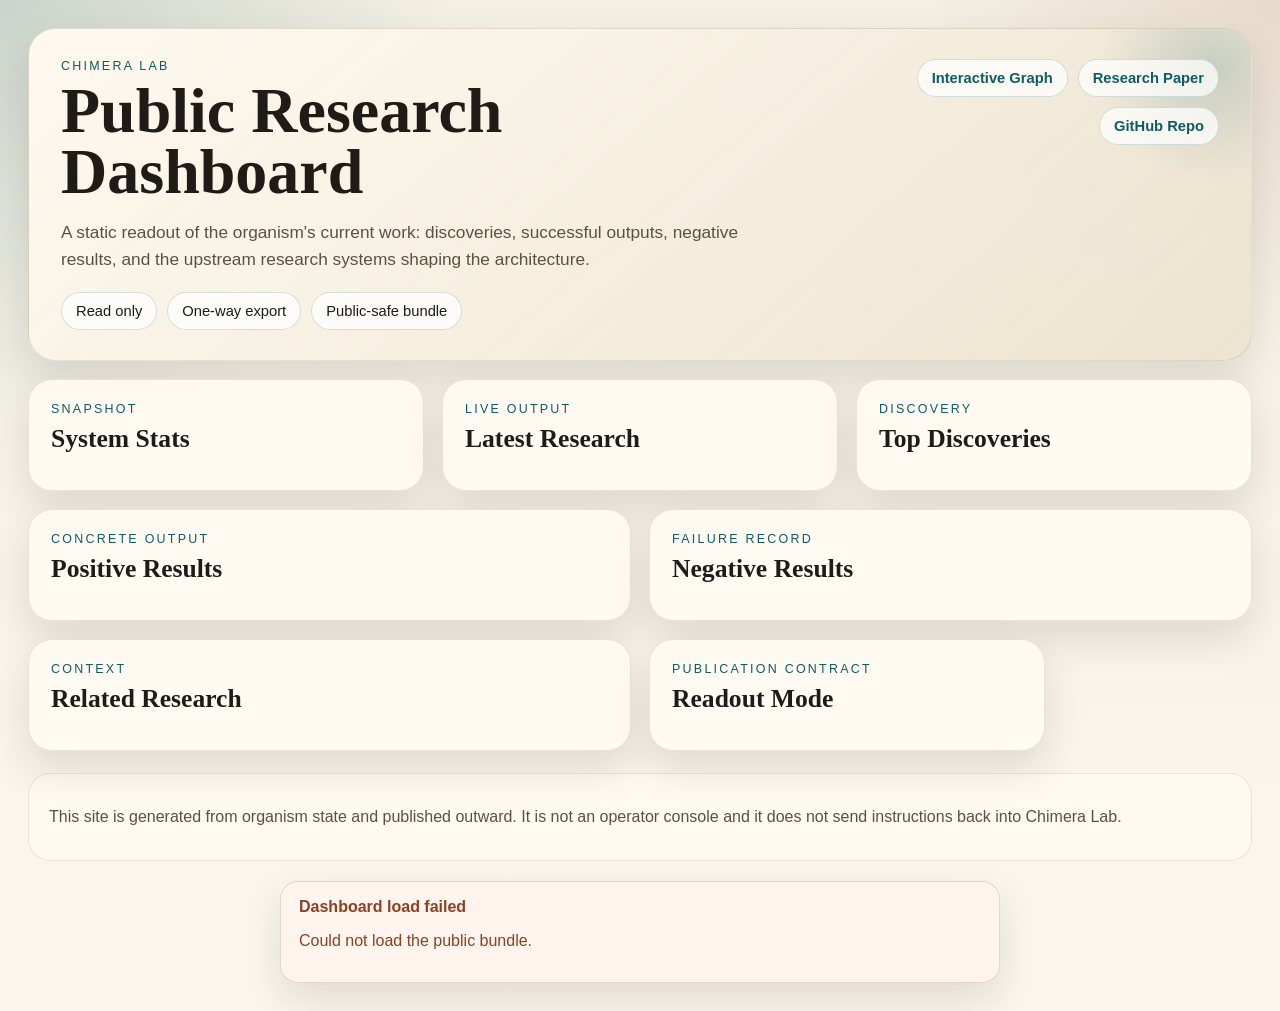
==== docs/index.html @ 99dd555f "feat: bootstrap chimera lab organism" ====
<!doctype html>
<html lang="en">
  <head>
    <meta charset="utf-8" />
    <meta name="viewport" content="width=device-width, initial-scale=1" />
    <title>Chimera Lab Research Dashboard</title>
    <meta
      name="description"
      content="A one-way public dashboard for Chimera Lab's latest discoveries, concrete outputs, and negative results."
    />
    <link rel="stylesheet" href="./style.css" />
  </head>
  <body>
    <main class="public-shell">
      <header class="public-hero">
        <div class="hero-copy">
          <p class="eyebrow">Chimera Lab</p>
          <h1>Public Research Dashboard</h1>
          <p class="lede">
            A static readout of the organism's current work: discoveries, successful outputs, negative results,
            and the upstream research systems shaping the architecture.
          </p>
          <div class="hero-pills">
            <span class="pill">Read only</span>
            <span class="pill">One-way export</span>
            <span class="pill">Public-safe bundle</span>
          </div>
        </div>
        <nav class="nav-links">
          <a href="./graph.html">Interactive Graph</a>
          <a href="./papers/chimera-lab-research-synthesis.html">Research Paper</a>
          <a href="https://github.com/gauravshajepal-hash/Organism" target="_blank" rel="noreferrer">GitHub Repo</a>
        </nav>
      </header>

      <section class="public-grid">
        <article class="public-card">
          <p class="card-kicker">Snapshot</p>
          <h2>System Stats</h2>
          <div id="statsGrid" class="stat-grid"></div>
        </article>

        <article class="public-card">
          <p class="card-kicker">Live Output</p>
          <h2>Latest Research</h2>
          <div id="latestResearch" class="public-list"></div>
        </article>

        <article class="public-card">
          <p class="card-kicker">Discovery</p>
          <h2>Top Discoveries</h2>
          <div id="discoveries" class="public-list"></div>
        </article>
      </section>

      <section class="public-grid">
        <article class="public-card wide">
          <p class="card-kicker">Concrete Output</p>
          <h2>Positive Results</h2>
          <div id="positiveResults" class="public-list"></div>
        </article>

        <article class="public-card wide">
          <p class="card-kicker">Failure Record</p>
          <h2>Negative Results</h2>
          <div id="negativeResults" class="public-list"></div>
        </article>
      </section>

      <section class="public-grid">
        <article class="public-card wide">
          <p class="card-kicker">Context</p>
          <h2>Related Research</h2>
          <div id="relatedWork" class="public-list"></div>
        </article>

        <article class="public-card">
          <p class="card-kicker">Publication Contract</p>
          <h2>Readout Mode</h2>
          <div id="publicationMode" class="public-list"></div>
        </article>
      </section>

      <footer class="public-footer">
        <p>
          This site is generated from organism state and published outward. It is not an operator console and it does
          not send instructions back into Chimera Lab.
        </p>
      </footer>
    </main>
    <script src="./dashboard.js" defer></script>
  </body>
</html>
---- docs/style.css ----
:root {
  --bg: #f4efe3;
  --bg-deep: #e7dcc7;
  --surface: rgba(255, 251, 243, 0.9);
  --surface-strong: rgba(255, 248, 236, 0.98);
  --ink: #1f1b17;
  --ink-soft: #5b5143;
  --accent: #0f5c63;
  --accent-soft: #89b8b3;
  --warn: #8a4122;
  --shadow: 0 18px 40px rgba(31, 27, 23, 0.12);
  --border: rgba(31, 27, 23, 0.1);
  --font-sans: "Aptos", "Segoe UI Variable", "Segoe UI", sans-serif;
  --font-serif: "Iowan Old Style", "Palatino Linotype", "Book Antiqua", Georgia, serif;
}

* {
  box-sizing: border-box;
}

html,
body {
  margin: 0;
  min-height: 100%;
  background:
    radial-gradient(circle at top left, rgba(15, 92, 99, 0.18), transparent 28%),
    radial-gradient(circle at top right, rgba(138, 65, 34, 0.12), transparent 22%),
    linear-gradient(180deg, var(--bg) 0%, #fbf7ee 100%);
  color: var(--ink);
  font-family: var(--font-sans);
}

body {
  padding: 28px;
}

a {
  color: var(--accent);
  text-decoration: none;
}

a:hover {
  text-decoration: underline;
}

.public-shell {
  width: min(1380px, 100%);
  margin: 0 auto;
}

.public-hero {
  display: grid;
  grid-template-columns: minmax(0, 1fr) auto;
  gap: 24px;
  align-items: start;
  background: linear-gradient(140deg, rgba(255, 250, 240, 0.98), rgba(235, 225, 205, 0.9));
  border: 1px solid var(--border);
  border-radius: 28px;
  padding: 30px 32px;
  box-shadow: var(--shadow);
  position: relative;
  overflow: hidden;
}

.public-hero::after {
  content: "";
  position: absolute;
  right: -80px;
  top: -80px;
  width: 240px;
  height: 240px;
  border-radius: 999px;
  background: radial-gradient(circle, rgba(15, 92, 99, 0.18), transparent 66%);
  pointer-events: none;
}

.hero-copy {
  position: relative;
  z-index: 1;
}

.eyebrow,
.card-kicker {
  margin: 0 0 8px;
  text-transform: uppercase;
  letter-spacing: 0.18em;
  font-size: 0.78rem;
  color: var(--accent);
}

.public-hero h1,
.public-card h2,
.paper-shell h1,
.paper-shell h2 {
  font-family: var(--font-serif);
}

.public-hero h1 {
  margin: 0;
  font-size: clamp(2.5rem, 5vw, 4.5rem);
  line-height: 0.95;
}

.lede {
  max-width: 60rem;
  margin: 16px 0 0;
  font-size: 1.08rem;
  line-height: 1.6;
  color: var(--ink-soft);
}

.hero-pills,
.nav-links {
  display: flex;
  flex-wrap: wrap;
  gap: 10px;
}

.hero-pills {
  margin-top: 18px;
}

.pill,
.nav-links a {
  display: inline-flex;
  align-items: center;
  gap: 8px;
  padding: 10px 14px;
  border-radius: 999px;
  border: 1px solid rgba(15, 92, 99, 0.18);
  background: rgba(255, 255, 255, 0.72);
  color: var(--ink);
  font-size: 0.92rem;
}

.nav-links {
  justify-content: flex-end;
  max-width: 26rem;
  position: relative;
  z-index: 1;
}

.nav-links a {
  color: var(--accent);
  font-weight: 600;
}

.public-grid {
  display: grid;
  grid-template-columns: repeat(12, minmax(0, 1fr));
  gap: 18px;
  margin-top: 18px;
}

.public-card {
  grid-column: span 4;
  background: var(--surface);
  border: 1px solid var(--border);
  border-radius: 24px;
  padding: 22px;
  box-shadow: var(--shadow);
  backdrop-filter: blur(10px);
}

.public-card.wide {
  grid-column: span 6;
}

.public-card h2 {
  margin: 0 0 14px;
  font-size: 1.6rem;
}

.stat-grid {
  display: grid;
  grid-template-columns: repeat(2, minmax(0, 1fr));
  gap: 12px;
}

.stat-card {
  display: flex;
  flex-direction: column;
  gap: 4px;
  padding: 14px;
  border-radius: 18px;
  background: var(--surface-strong);
  border: 1px solid rgba(15, 92, 99, 0.12);
}

.stat-card strong {
  font-size: 1.65rem;
  font-family: var(--font-serif);
}

.stat-card span,
.public-meta,
.public-item small {
  color: var(--ink-soft);
}

.public-list {
  display: grid;
  gap: 12px;
}

.public-item {
  display: grid;
  gap: 6px;
  padding: 14px 16px;
  border-radius: 18px;
  background: var(--surface-strong);
  border: 1px solid rgba(31, 27, 23, 0.08);
}

.public-item strong {
  font-size: 1rem;
}

.public-item p,
.public-item a,
.public-item small,
.paper-shell p,
.paper-shell li {
  line-height: 1.55;
}

.public-item p,
.paper-shell p,
.paper-shell li {
  margin: 0;
}

.public-empty {
  border-style: dashed;
}

.public-footer {
  margin: 22px 0 4px;
  padding: 18px 20px;
  border-radius: 22px;
  border: 1px solid var(--border);
  background: rgba(255, 251, 243, 0.78);
  color: var(--ink-soft);
}

.graph-layout {
  display: grid;
  grid-template-columns: minmax(0, 1.5fr) minmax(300px, 0.7fr);
  gap: 18px;
  margin-top: 18px;
}

.graph-shell .public-card.wide {
  grid-column: auto;
}

.graph-header {
  display: flex;
  justify-content: space-between;
  gap: 16px;
  align-items: start;
  margin-bottom: 12px;
}

.graph-legend {
  display: flex;
  flex-wrap: wrap;
  gap: 8px;
  justify-content: flex-end;
}

.legend-chip {
  display: inline-flex;
  align-items: center;
  gap: 8px;
  padding: 8px 10px;
  border-radius: 999px;
  background: rgba(255, 255, 255, 0.72);
  border: 1px solid rgba(31, 27, 23, 0.08);
  font-size: 0.85rem;
}

.legend-swatch {
  width: 12px;
  height: 12px;
  border-radius: 999px;
}

.graph-canvas {
  width: 100%;
  min-height: 72vh;
  border-radius: 18px;
  background:
    linear-gradient(180deg, rgba(255, 253, 249, 0.95), rgba(245, 236, 218, 0.9)),
    radial-gradient(circle at center, rgba(15, 92, 99, 0.08), transparent 48%);
  border: 1px solid rgba(31, 27, 23, 0.08);
}

.graph-edge {
  stroke: rgba(31, 27, 23, 0.18);
  stroke-width: 1.2;
}

.graph-edge.is-dimmed {
  opacity: 0.15;
}

.graph-node {
  cursor: pointer;
}

.graph-node circle,
.graph-node rect {
  stroke: rgba(31, 27, 23, 0.14);
  stroke-width: 1.2;
}

.graph-node text {
  font-family: var(--font-sans);
  font-size: 11px;
  fill: var(--ink);
  pointer-events: none;
}

.graph-node.is-dimmed {
  opacity: 0.2;
}

.graph-node.is-active circle,
.graph-node.is-active rect {
  stroke: var(--warn);
  stroke-width: 2.4;
}

.detail-card {
  height: fit-content;
  position: sticky;
  top: 22px;
}

.paper-shell {
  max-width: 960px;
}

.paper-shell h1 {
  margin-top: 0;
  font-size: clamp(2.4rem, 4vw, 3.6rem);
}

.paper-shell h2 {
  margin-top: 30px;
  margin-bottom: 12px;
  font-size: 1.85rem;
}

.paper-shell ul {
  padding-left: 20px;
}

.public-error {
  width: min(720px, calc(100vw - 56px));
  margin: 20px auto 0;
  padding: 16px 18px;
  border-radius: 18px;
  background: #fff4ee;
  color: var(--warn);
  border: 1px solid rgba(138, 65, 34, 0.18);
  box-shadow: var(--shadow);
}

@media (max-width: 1120px) {
  .public-hero,
  .graph-layout {
    grid-template-columns: 1fr;
  }

  .nav-links {
    justify-content: flex-start;
  }

  .public-card,
  .public-card.wide {
    grid-column: span 12;
  }
}

@media (max-width: 720px) {
  body {
    padding: 14px;
  }

  .public-hero,
  .public-card,
  .public-footer {
    padding: 18px;
    border-radius: 20px;
  }

  .stat-grid {
    grid-template-columns: 1fr;
  }
}
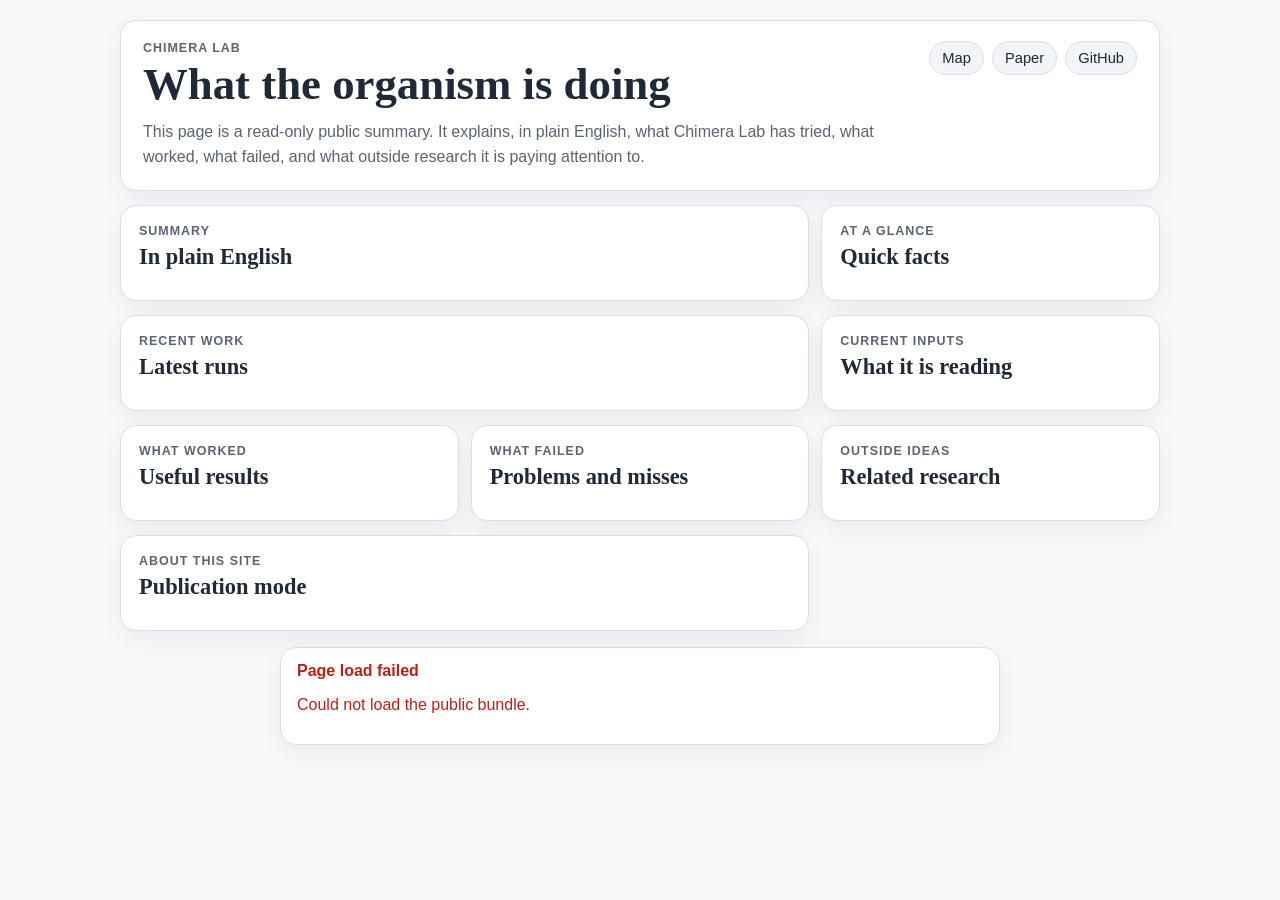
==== commit 0d757b72: "Simplify public pages UI" ====
--- a/docs/index.html
+++ b/docs/index.html
@@ -3,90 +3,86 @@
   <head>
     <meta charset="utf-8" />
     <meta name="viewport" content="width=device-width, initial-scale=1" />
-    <title>Chimera Lab Research Dashboard</title>
+    <title>Chimera Lab</title>
     <meta
       name="description"
-      content="A one-way public dashboard for Chimera Lab's latest discoveries, concrete outputs, and negative results."
+      content="A simple public readout of what Chimera Lab is doing, what worked, what failed, and what it is reading."
     />
     <link rel="stylesheet" href="./style.css" />
   </head>
   <body>
     <main class="public-shell">
-      <header class="public-hero">
+      <header class="public-hero compact-hero">
         <div class="hero-copy">
           <p class="eyebrow">Chimera Lab</p>
-          <h1>Public Research Dashboard</h1>
+          <h1>What the organism is doing</h1>
           <p class="lede">
-            A static readout of the organism's current work: discoveries, successful outputs, negative results,
-            and the upstream research systems shaping the architecture.
+            This page is a read-only public summary. It explains, in plain English, what Chimera Lab has tried,
+            what worked, what failed, and what outside research it is paying attention to.
           </p>
-          <div class="hero-pills">
-            <span class="pill">Read only</span>
-            <span class="pill">One-way export</span>
-            <span class="pill">Public-safe bundle</span>
-          </div>
         </div>
         <nav class="nav-links">
-          <a href="./graph.html">Interactive Graph</a>
-          <a href="./papers/chimera-lab-research-synthesis.html">Research Paper</a>
-          <a href="https://github.com/gauravshajepal-hash/Organism" target="_blank" rel="noreferrer">GitHub Repo</a>
+          <a href="./graph.html">Map</a>
+          <a href="./papers/chimera-lab-research-synthesis.html">Paper</a>
+          <a href="https://github.com/gauravshajepal-hash/Organism" target="_blank" rel="noreferrer">GitHub</a>
         </nav>
       </header>
 
-      <section class="public-grid">
-        <article class="public-card">
-          <p class="card-kicker">Snapshot</p>
-          <h2>System Stats</h2>
-          <div id="statsGrid" class="stat-grid"></div>
+      <section class="public-grid compact-grid">
+        <article class="public-card wide">
+          <p class="card-kicker">Summary</p>
+          <h2>In plain English</h2>
+          <div id="plainEnglishSummary" class="public-list"></div>
         </article>
 
         <article class="public-card">
-          <p class="card-kicker">Live Output</p>
-          <h2>Latest Research</h2>
+          <p class="card-kicker">At a glance</p>
+          <h2>Quick facts</h2>
+          <div id="statsGrid" class="stat-grid"></div>
+        </article>
+      </section>
+
+      <section class="public-grid compact-grid">
+        <article class="public-card wide">
+          <p class="card-kicker">Recent work</p>
+          <h2>Latest runs</h2>
           <div id="latestResearch" class="public-list"></div>
         </article>
 
         <article class="public-card">
-          <p class="card-kicker">Discovery</p>
-          <h2>Top Discoveries</h2>
+          <p class="card-kicker">Current inputs</p>
+          <h2>What it is reading</h2>
           <div id="discoveries" class="public-list"></div>
         </article>
       </section>
 
-      <section class="public-grid">
-        <article class="public-card wide">
-          <p class="card-kicker">Concrete Output</p>
-          <h2>Positive Results</h2>
+      <section class="public-grid compact-grid">
+        <article class="public-card">
+          <p class="card-kicker">What worked</p>
+          <h2>Useful results</h2>
           <div id="positiveResults" class="public-list"></div>
         </article>
 
-        <article class="public-card wide">
-          <p class="card-kicker">Failure Record</p>
-          <h2>Negative Results</h2>
+        <article class="public-card">
+          <p class="card-kicker">What failed</p>
+          <h2>Problems and misses</h2>
           <div id="negativeResults" class="public-list"></div>
+        </article>
+
+        <article class="public-card">
+          <p class="card-kicker">Outside ideas</p>
+          <h2>Related research</h2>
+          <div id="relatedWork" class="public-list"></div>
         </article>
       </section>
 
-      <section class="public-grid">
+      <section class="public-grid compact-grid">
         <article class="public-card wide">
-          <p class="card-kicker">Context</p>
-          <h2>Related Research</h2>
-          <div id="relatedWork" class="public-list"></div>
-        </article>
-
-        <article class="public-card">
-          <p class="card-kicker">Publication Contract</p>
-          <h2>Readout Mode</h2>
+          <p class="card-kicker">About this site</p>
+          <h2>Publication mode</h2>
           <div id="publicationMode" class="public-list"></div>
         </article>
       </section>
-
-      <footer class="public-footer">
-        <p>
-          This site is generated from organism state and published outward. It is not an operator console and it does
-          not send instructions back into Chimera Lab.
-        </p>
-      </footer>
     </main>
     <script src="./dashboard.js" defer></script>
   </body>
--- a/docs/style.css
+++ b/docs/style.css
@@ -1,17 +1,15 @@
 :root {
-  --bg: #f4efe3;
-  --bg-deep: #e7dcc7;
-  --surface: rgba(255, 251, 243, 0.9);
-  --surface-strong: rgba(255, 248, 236, 0.98);
-  --ink: #1f1b17;
-  --ink-soft: #5b5143;
-  --accent: #0f5c63;
-  --accent-soft: #89b8b3;
-  --warn: #8a4122;
-  --shadow: 0 18px 40px rgba(31, 27, 23, 0.12);
-  --border: rgba(31, 27, 23, 0.1);
-  --font-sans: "Aptos", "Segoe UI Variable", "Segoe UI", sans-serif;
-  --font-serif: "Iowan Old Style", "Palatino Linotype", "Book Antiqua", Georgia, serif;
+  --bg: #f7f8fa;
+  --surface: #ffffff;
+  --surface-muted: #f2f4f7;
+  --border: #d9dee7;
+  --ink: #1f2937;
+  --ink-soft: #5b6472;
+  --link: #155eef;
+  --danger: #b42318;
+  --shadow: 0 8px 24px rgba(15, 23, 42, 0.06);
+  --font-sans: "Aptos", "Segoe UI", sans-serif;
+  --font-serif: Georgia, "Times New Roman", serif;
 }
 
 * {
@@ -22,20 +20,17 @@
 body {
   margin: 0;
   min-height: 100%;
-  background:
-    radial-gradient(circle at top left, rgba(15, 92, 99, 0.18), transparent 28%),
-    radial-gradient(circle at top right, rgba(138, 65, 34, 0.12), transparent 22%),
-    linear-gradient(180deg, var(--bg) 0%, #fbf7ee 100%);
+  background: var(--bg);
   color: var(--ink);
   font-family: var(--font-sans);
 }
 
 body {
-  padding: 28px;
+  padding: 20px;
 }
 
 a {
-  color: var(--accent);
+  color: var(--link);
   text-decoration: none;
 }
 
@@ -44,151 +39,122 @@
 }
 
 .public-shell {
-  width: min(1380px, 100%);
+  width: min(1040px, 100%);
   margin: 0 auto;
 }
 
+.public-hero,
+.public-card,
+.public-footer,
+.public-error {
+  background: var(--surface);
+  border: 1px solid var(--border);
+  border-radius: 16px;
+  box-shadow: var(--shadow);
+}
+
 .public-hero {
   display: grid;
   grid-template-columns: minmax(0, 1fr) auto;
-  gap: 24px;
-  align-items: start;
-  background: linear-gradient(140deg, rgba(255, 250, 240, 0.98), rgba(235, 225, 205, 0.9));
-  border: 1px solid var(--border);
-  border-radius: 28px;
-  padding: 30px 32px;
-  box-shadow: var(--shadow);
-  position: relative;
-  overflow: hidden;
-}
-
-.public-hero::after {
-  content: "";
-  position: absolute;
-  right: -80px;
-  top: -80px;
-  width: 240px;
-  height: 240px;
-  border-radius: 999px;
-  background: radial-gradient(circle, rgba(15, 92, 99, 0.18), transparent 66%);
-  pointer-events: none;
-}
-
-.hero-copy {
-  position: relative;
-  z-index: 1;
-}
-
-.eyebrow,
-.card-kicker {
-  margin: 0 0 8px;
-  text-transform: uppercase;
-  letter-spacing: 0.18em;
-  font-size: 0.78rem;
-  color: var(--accent);
-}
-
-.public-hero h1,
+  gap: 16px;
+  padding: 20px 22px;
+}
+
+.compact-hero h1,
 .public-card h2,
 .paper-shell h1,
 .paper-shell h2 {
   font-family: var(--font-serif);
 }
 
+.eyebrow,
+.card-kicker {
+  margin: 0 0 6px;
+  font-size: 0.78rem;
+  font-weight: 700;
+  letter-spacing: 0.08em;
+  text-transform: uppercase;
+  color: var(--ink-soft);
+}
+
 .public-hero h1 {
   margin: 0;
-  font-size: clamp(2.5rem, 5vw, 4.5rem);
-  line-height: 0.95;
+  font-size: clamp(2rem, 4vw, 2.8rem);
+  line-height: 1.05;
 }
 
 .lede {
-  max-width: 60rem;
-  margin: 16px 0 0;
-  font-size: 1.08rem;
-  line-height: 1.6;
+  margin: 12px 0 0;
+  max-width: 50rem;
   color: var(--ink-soft);
-}
-
-.hero-pills,
+  line-height: 1.55;
+}
+
 .nav-links {
   display: flex;
   flex-wrap: wrap;
-  gap: 10px;
-}
-
-.hero-pills {
-  margin-top: 18px;
-}
-
-.pill,
+  gap: 8px;
+  align-content: start;
+  justify-content: flex-end;
+}
+
 .nav-links a {
   display: inline-flex;
   align-items: center;
-  gap: 8px;
-  padding: 10px 14px;
+  padding: 8px 12px;
+  border: 1px solid var(--border);
   border-radius: 999px;
-  border: 1px solid rgba(15, 92, 99, 0.18);
-  background: rgba(255, 255, 255, 0.72);
+  background: var(--surface-muted);
   color: var(--ink);
   font-size: 0.92rem;
 }
 
-.nav-links {
-  justify-content: flex-end;
-  max-width: 26rem;
-  position: relative;
-  z-index: 1;
-}
-
-.nav-links a {
-  color: var(--accent);
-  font-weight: 600;
-}
-
 .public-grid {
   display: grid;
   grid-template-columns: repeat(12, minmax(0, 1fr));
-  gap: 18px;
-  margin-top: 18px;
+  gap: 14px;
+  margin-top: 14px;
+}
+
+.compact-grid {
+  gap: 12px;
 }
 
 .public-card {
   grid-column: span 4;
-  background: var(--surface);
-  border: 1px solid var(--border);
-  border-radius: 24px;
-  padding: 22px;
-  box-shadow: var(--shadow);
-  backdrop-filter: blur(10px);
+  padding: 18px;
 }
 
 .public-card.wide {
-  grid-column: span 6;
+  grid-column: span 8;
 }
 
 .public-card h2 {
-  margin: 0 0 14px;
-  font-size: 1.6rem;
+  margin: 0 0 12px;
+  font-size: 1.4rem;
 }
 
 .stat-grid {
   display: grid;
   grid-template-columns: repeat(2, minmax(0, 1fr));
-  gap: 12px;
+  gap: 10px;
+}
+
+.stat-card,
+.public-item {
+  border: 1px solid var(--border);
+  border-radius: 12px;
+  background: var(--surface-muted);
 }
 
 .stat-card {
-  display: flex;
-  flex-direction: column;
+  padding: 12px;
+  display: grid;
   gap: 4px;
-  padding: 14px;
-  border-radius: 18px;
-  background: var(--surface-strong);
-  border: 1px solid rgba(15, 92, 99, 0.12);
 }
 
 .stat-card strong {
-  font-size: 1.65rem;
+  font-size: 1.5rem;
   font-family: var(--font-serif);
 }
 
@@ -200,16 +166,13 @@
 
 .public-list {
   display: grid;
-  gap: 12px;
+  gap: 10px;
 }
 
 .public-item {
+  padding: 12px 14px;
   display: grid;
   gap: 6px;
-  padding: 14px 16px;
-  border-radius: 18px;
-  background: var(--surface-strong);
-  border: 1px solid rgba(31, 27, 23, 0.08);
 }
 
 .public-item strong {
@@ -221,13 +184,8 @@
 .public-item small,
 .paper-shell p,
 .paper-shell li {
-  line-height: 1.55;
-}
-
-.public-item p,
-.paper-shell p,
-.paper-shell li {
   margin: 0;
+  line-height: 1.5;
 }
 
 .public-empty {
@@ -235,74 +193,66 @@
 }
 
 .public-footer {
-  margin: 22px 0 4px;
-  padding: 18px 20px;
-  border-radius: 22px;
-  border: 1px solid var(--border);
-  background: rgba(255, 251, 243, 0.78);
+  margin-top: 14px;
+  padding: 16px 18px;
   color: var(--ink-soft);
 }
 
 .graph-layout {
   display: grid;
-  grid-template-columns: minmax(0, 1.5fr) minmax(300px, 0.7fr);
-  gap: 18px;
-  margin-top: 18px;
-}
-
-.graph-shell .public-card.wide {
-  grid-column: auto;
+  grid-template-columns: minmax(0, 1.3fr) minmax(280px, 0.7fr);
+  gap: 14px;
+  margin-top: 14px;
 }
 
 .graph-header {
   display: flex;
   justify-content: space-between;
-  gap: 16px;
+  gap: 12px;
   align-items: start;
-  margin-bottom: 12px;
+  margin-bottom: 10px;
 }
 
 .graph-legend {
   display: flex;
   flex-wrap: wrap;
-  gap: 8px;
+  gap: 6px;
   justify-content: flex-end;
 }
 
 .legend-chip {
   display: inline-flex;
   align-items: center;
-  gap: 8px;
-  padding: 8px 10px;
+  gap: 6px;
+  padding: 6px 10px;
   border-radius: 999px;
-  background: rgba(255, 255, 255, 0.72);
-  border: 1px solid rgba(31, 27, 23, 0.08);
-  font-size: 0.85rem;
+  background: var(--surface-muted);
+  border: 1px solid var(--border);
+  font-size: 0.84rem;
 }
 
 .legend-swatch {
-  width: 12px;
-  height: 12px;
+  width: 10px;
+  height: 10px;
   border-radius: 999px;
 }
 
 .graph-canvas {
   width: 100%;
-  min-height: 72vh;
-  border-radius: 18px;
-  background:
-    linear-gradient(180deg, rgba(255, 253, 249, 0.95), rgba(245, 236, 218, 0.9)),
-    radial-gradient(circle at center, rgba(15, 92, 99, 0.08), transparent 48%);
-  border: 1px solid rgba(31, 27, 23, 0.08);
+  min-height: 70vh;
+  border-radius: 12px;
+  background: #fbfcfe;
+  border: 1px solid var(--border);
 }
 
 .graph-edge {
-  stroke: rgba(31, 27, 23, 0.18);
+  stroke: #c2c8d0;
   stroke-width: 1.2;
 }
 
-.graph-edge.is-dimmed {
-  opacity: 0.15;
+.graph-edge.is-dimmed,
+.graph-node.is-dimmed {
+  opacity: 0.18;
 }
 
 .graph-node {
@@ -311,7 +261,7 @@
 
 .graph-node circle,
 .graph-node rect {
-  stroke: rgba(31, 27, 23, 0.14);
+  stroke: #98a2b3;
   stroke-width: 1.2;
 }
 
@@ -322,35 +272,31 @@
   pointer-events: none;
 }
 
-.graph-node.is-dimmed {
-  opacity: 0.2;
-}
-
 .graph-node.is-active circle,
 .graph-node.is-active rect {
-  stroke: var(--warn);
-  stroke-width: 2.4;
+  stroke: var(--danger);
+  stroke-width: 2;
 }
 
 .detail-card {
   height: fit-content;
   position: sticky;
-  top: 22px;
+  top: 20px;
 }
 
 .paper-shell {
-  max-width: 960px;
+  max-width: 920px;
 }
 
 .paper-shell h1 {
   margin-top: 0;
-  font-size: clamp(2.4rem, 4vw, 3.6rem);
+  font-size: clamp(2rem, 4vw, 3rem);
 }
 
 .paper-shell h2 {
-  margin-top: 30px;
-  margin-bottom: 12px;
-  font-size: 1.85rem;
+  margin-top: 28px;
+  margin-bottom: 10px;
+  font-size: 1.7rem;
 }
 
 .paper-shell ul {
@@ -358,17 +304,13 @@
 }
 
 .public-error {
-  width: min(720px, calc(100vw - 56px));
-  margin: 20px auto 0;
-  padding: 16px 18px;
-  border-radius: 18px;
-  background: #fff4ee;
-  color: var(--warn);
-  border: 1px solid rgba(138, 65, 34, 0.18);
-  box-shadow: var(--shadow);
-}
-
-@media (max-width: 1120px) {
+  width: min(720px, calc(100vw - 40px));
+  margin: 16px auto 0;
+  padding: 14px 16px;
+  color: var(--danger);
+}
+
+@media (max-width: 980px) {
   .public-hero,
   .graph-layout {
     grid-template-columns: 1fr;
@@ -384,19 +326,18 @@
   }
 }
 
-@media (max-width: 720px) {
+@media (max-width: 640px) {
   body {
-    padding: 14px;
+    padding: 12px;
   }
 
   .public-hero,
   .public-card,
   .public-footer {
-    padding: 18px;
-    border-radius: 20px;
+    padding: 14px;
   }
 
   .stat-grid {
-    grid-template-columns: 1fr;
-  }
-}
+    grid-template-columns: 1fr 1fr;
+  }
+}
